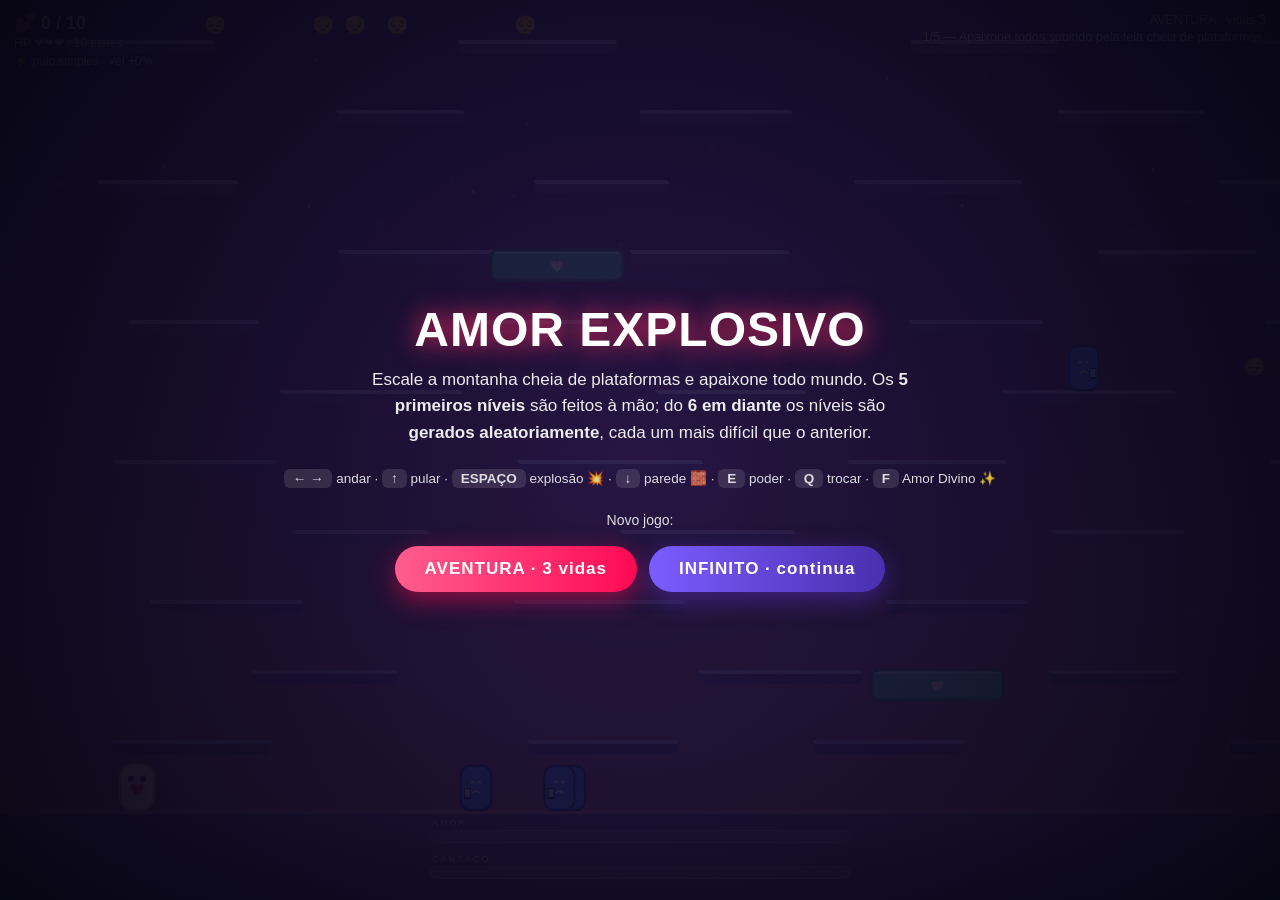
==== desktop.html @ 228252e7 "up melhora" ====
<!DOCTYPE html>
<html lang="pt-BR">
<head>
<meta charset="UTF-8">
<meta name="viewport" content="width=device-width, initial-scale=1.0">
<meta http-equiv="Cache-Control" content="no-cache, no-store, must-revalidate">
<meta http-equiv="Pragma" content="no-cache">
<title>Amor Explosivo — PC</title>
<link rel="stylesheet" href="style.css?v=19">
<link rel="stylesheet" href="style-desktop.css?v=19">
</head>
<body data-platform="desktop">
<div id="wrap">
  <canvas id="game"></canvas>
  <div id="hud"><div id="count">💕 0 / 0<small>apaixonados</small></div><div id="obj"></div></div>
  <div id="bars">
    <span class="barLbl">AMOR</span><div class="bar"><div id="amorFill" class="fill"></div></div>
    <span class="barLbl">CANSAÇO</span><div class="bar"><div id="stamFill" class="fill"></div></div>
  </div>
  <div id="overlay"></div>
</div>
<script src="game.js?v=19"></script>
</body>
</html>
---- style.css ----
* { margin:0; padding:0; box-sizing:border-box; -webkit-tap-highlight-color:transparent; }
  html,body { width:100%; height:100%; overflow:hidden; background:#070612; font-family:'Trebuchet MS','Segoe UI',sans-serif; }
  #wrap { position:relative; width:100%; height:100%; }
  canvas { display:block; width:100%; height:100%; touch-action:none; }
  #hud { position:absolute; top:12px; left:14px; right:14px; display:flex; justify-content:space-between;
         align-items:flex-start; pointer-events:none; color:#fff; text-shadow:0 2px 6px rgba(0,0,0,.7); }
  #count { font-size:18px; font-weight:bold; }
  #count small { font-weight:normal; opacity:.82; font-size:12px; display:block; line-height:1.5; }
  #obj { font-size:12.5px; text-align:right; max-width:50%; opacity:.92; line-height:1.35; }
  #bars { position:absolute; left:50%; bottom:16px; transform:translateX(-50%); width:min(420px,72%); pointer-events:none; }
  .bar { position:relative; height:13px; border-radius:10px; background:rgba(255,255,255,.13);
         overflow:hidden; margin-bottom:5px; box-shadow:inset 0 0 0 1px rgba(255,255,255,.18); }
  .fill { height:100%; width:0%; border-radius:10px; }
  #amorFill { background:linear-gradient(90deg,#ff8fab,#ff0a54); box-shadow:0 0 12px #ff2e63; transition:width .04s linear;}
  #stamFill { background:linear-gradient(90deg,#ffd166,#06d6a0); }
  .barLbl { color:#fff; font-size:9px; letter-spacing:2px; opacity:.65; text-shadow:0 1px 3px #000; margin-left:2px; }
  #overlay { position:absolute; inset:0; display:flex; flex-direction:column; justify-content:center;
             align-items:center; text-align:center; padding:24px; color:#fff;
             background:radial-gradient(circle at center, rgba(30,16,60,.85), rgba(6,5,18,.97)); z-index:5; }
  #overlay.hidden { display:none; }
  #overlay h1 { font-size:clamp(24px,7vw,48px); margin-bottom:10px; letter-spacing:1px; text-shadow:0 0 24px #ff2e63; }
  #overlay p { font-size:clamp(13px,3.5vw,17px); max-width:560px; line-height:1.55; opacity:.92; margin-bottom:8px; }
  #overlay .keys { margin:12px 0 18px; font-size:13.5px; opacity:.85; line-height:1.95; }
  #overlay .keys b { background:rgba(255,255,255,.14); padding:2px 9px; border-radius:6px; font-weight:bold; }
  #overlay button { font-family:inherit; font-size:17px; font-weight:bold; color:#fff; cursor:pointer; margin:6px;
                    border:none; padding:13px 30px; border-radius:40px; letter-spacing:1px;
                    background:linear-gradient(90deg,#ff5d8f,#ff0a54); box-shadow:0 8px 24px rgba(255,10,84,.5); transition:transform .12s; }
  #overlay button.alt { background:linear-gradient(90deg,#7b5cff,#4a2fae); box-shadow:0 8px 24px rgba(90,50,200,.5); }
  #overlay button:active { transform:scale(.94); }
  #touch { position:absolute; inset:0; pointer-events:none; z-index:4; }
  .tbtn { position:absolute; border-radius:50%; background:rgba(255,255,255,.10); border:2px solid rgba(255,255,255,.25);
          display:flex; align-items:center; justify-content:center; font-size:26px; color:#fff;
          pointer-events:auto; user-select:none; backdrop-filter:blur(4px); }
  .tbtn:active { background:rgba(255,255,255,.30); }
  #bL{ left:18px; bottom:24px; width:70px; height:70px; }
  #bR{ left:96px; bottom:24px; width:70px; height:70px; }
  #bJump{ right:104px; bottom:24px; width:70px; height:70px; }
  #bWall{ right:24px; bottom:24px; width:70px; height:70px; font-size:24px;
          background:rgba(120,90,255,.26); border-color:rgba(179,157,219,.6); }
  #bCharge{ right:30px; bottom:106px; width:88px; height:88px; font-size:32px;
            background:rgba(255,45,99,.28); border-color:rgba(255,143,171,.6); }
  #bPow{ right:120px; bottom:30px; width:72px; height:72px; font-size:28px;
         background:rgba(255,209,102,.26); border-color:rgba(255,209,102,.6); }
  #bCyc{ right:140px; bottom:114px; width:50px; height:50px; font-size:20px;
         background:rgba(120,224,255,.22); border-color:rgba(127,224,255,.6); }
  #bDiv{ left:50%; transform:translateX(-50%); bottom:150px; width:96px; height:96px; font-size:40px;
         background:rgba(255,209,102,.32); border-color:rgba(255,243,176,.9);
         box-shadow:0 0 26px rgba(255,209,102,.7); animation:divpulse 1s infinite alternate; }
  @keyframes divpulse{ from{ box-shadow:0 0 18px rgba(255,209,102,.5);} to{ box-shadow:0 0 34px rgba(255,209,102,.95);} }
  #overlay a.clr { color:#ff9eb5; font-size:12px; opacity:.7; text-decoration:underline; cursor:pointer; }
  #overlay .hint { font-size:13px; opacity:.8; margin:6px 0; }
---- style-desktop.css ----
/* Versão DESKTOP: teclado, sem botões de toque */
#touch { display:none !important; }
body { cursor:default; }
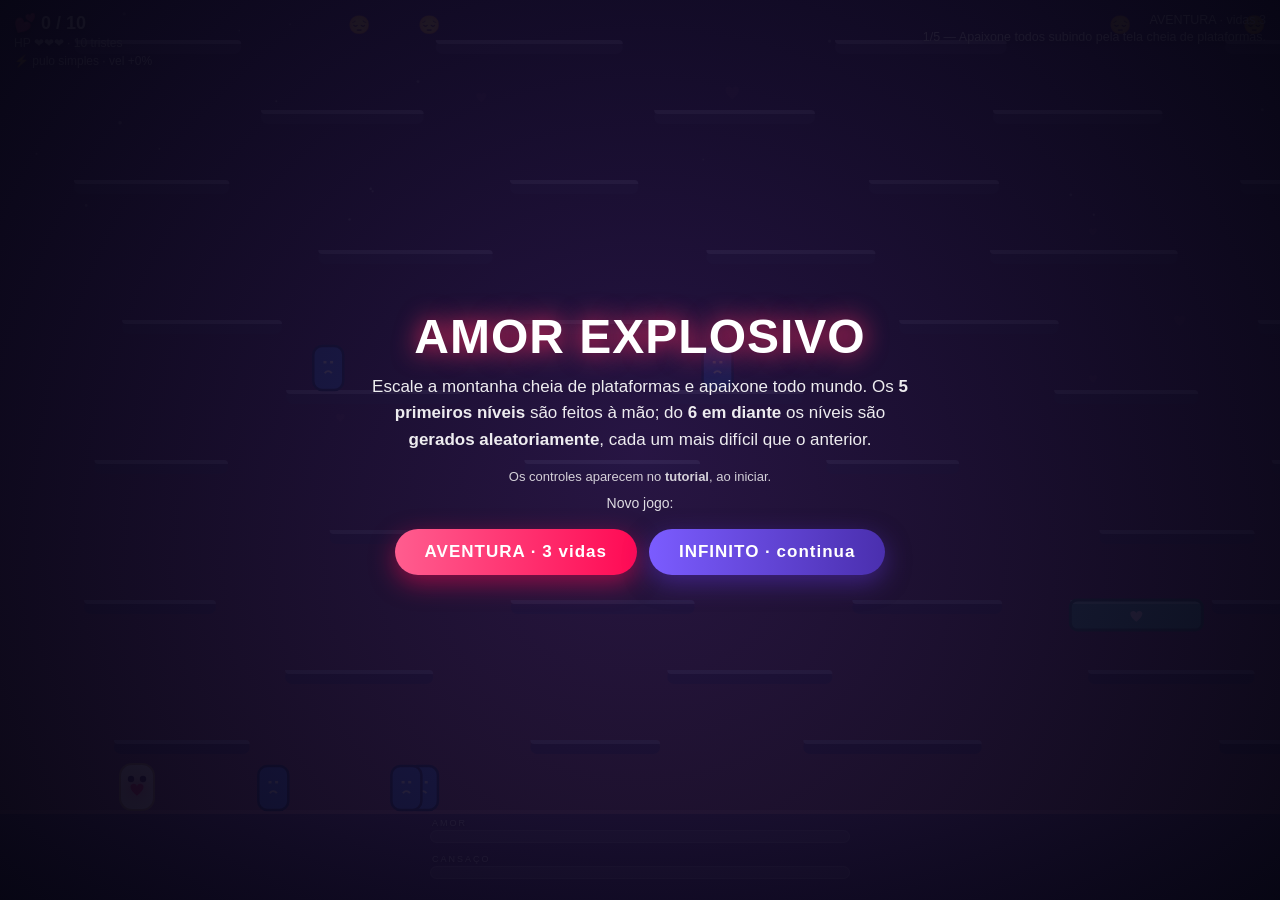
==== commit bb7daae0: "up" ====
--- a/desktop.html
+++ b/desktop.html
@@ -6,8 +6,8 @@
 <meta http-equiv="Cache-Control" content="no-cache, no-store, must-revalidate">
 <meta http-equiv="Pragma" content="no-cache">
 <title>Amor Explosivo — PC</title>
-<link rel="stylesheet" href="style.css?v=19">
-<link rel="stylesheet" href="style-desktop.css?v=19">
+<link rel="stylesheet" href="style.css?v=22">
+<link rel="stylesheet" href="style-desktop.css?v=22">
 </head>
 <body data-platform="desktop">
 <div id="wrap">
@@ -19,6 +19,6 @@
   </div>
   <div id="overlay"></div>
 </div>
-<script src="game.js?v=19"></script>
+<script src="game.js?v=22"></script>
 </body>
 </html>
--- a/style.css
+++ b/style.css
@@ -14,8 +14,8 @@
   #amorFill { background:linear-gradient(90deg,#ff8fab,#ff0a54); box-shadow:0 0 12px #ff2e63; transition:width .04s linear;}
   #stamFill { background:linear-gradient(90deg,#ffd166,#06d6a0); }
   .barLbl { color:#fff; font-size:9px; letter-spacing:2px; opacity:.65; text-shadow:0 1px 3px #000; margin-left:2px; }
-  #overlay { position:absolute; inset:0; display:flex; flex-direction:column; justify-content:center;
-             align-items:center; text-align:center; padding:24px; color:#fff;
+  #overlay { position:absolute; inset:0; display:flex; flex-direction:column; justify-content:safe center;
+             align-items:center; text-align:center; padding:18px 16px 28px; color:#fff; overflow-y:auto; -webkit-overflow-scrolling:touch;
              background:radial-gradient(circle at center, rgba(30,16,60,.85), rgba(6,5,18,.97)); z-index:5; }
   #overlay.hidden { display:none; }
   #overlay h1 { font-size:clamp(24px,7vw,48px); margin-bottom:10px; letter-spacing:1px; text-shadow:0 0 24px #ff2e63; }
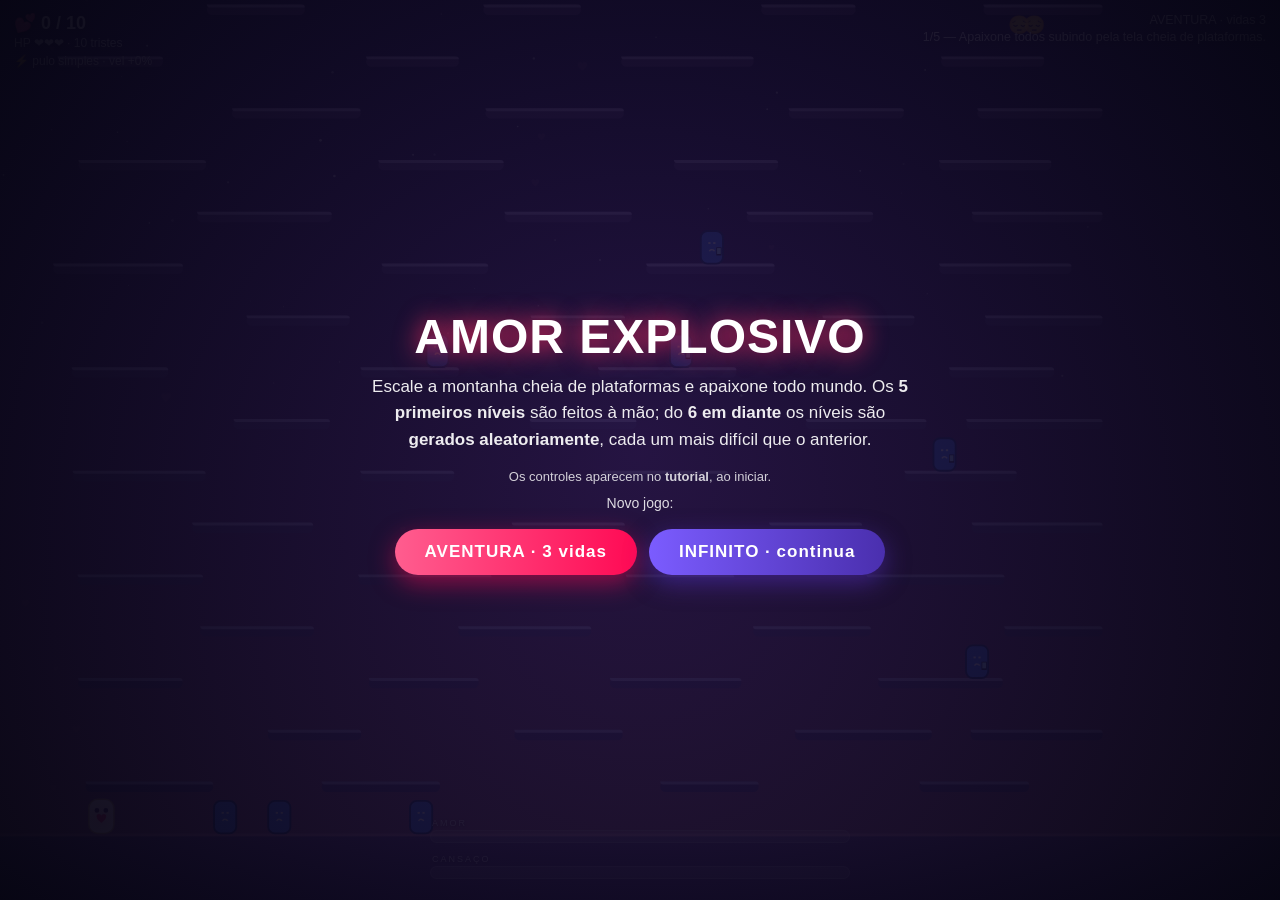
==== commit 550e2f3d: "mega up" ====
--- a/desktop.html
+++ b/desktop.html
@@ -6,8 +6,8 @@
 <meta http-equiv="Cache-Control" content="no-cache, no-store, must-revalidate">
 <meta http-equiv="Pragma" content="no-cache">
 <title>Amor Explosivo — PC</title>
-<link rel="stylesheet" href="style.css?v=22">
-<link rel="stylesheet" href="style-desktop.css?v=22">
+<link rel="stylesheet" href="style.css?v=25">
+<link rel="stylesheet" href="style-desktop.css?v=25">
 </head>
 <body data-platform="desktop">
 <div id="wrap">
@@ -19,6 +19,6 @@
   </div>
   <div id="overlay"></div>
 </div>
-<script src="game.js?v=22"></script>
+<script src="game.js?v=25"></script>
 </body>
 </html>
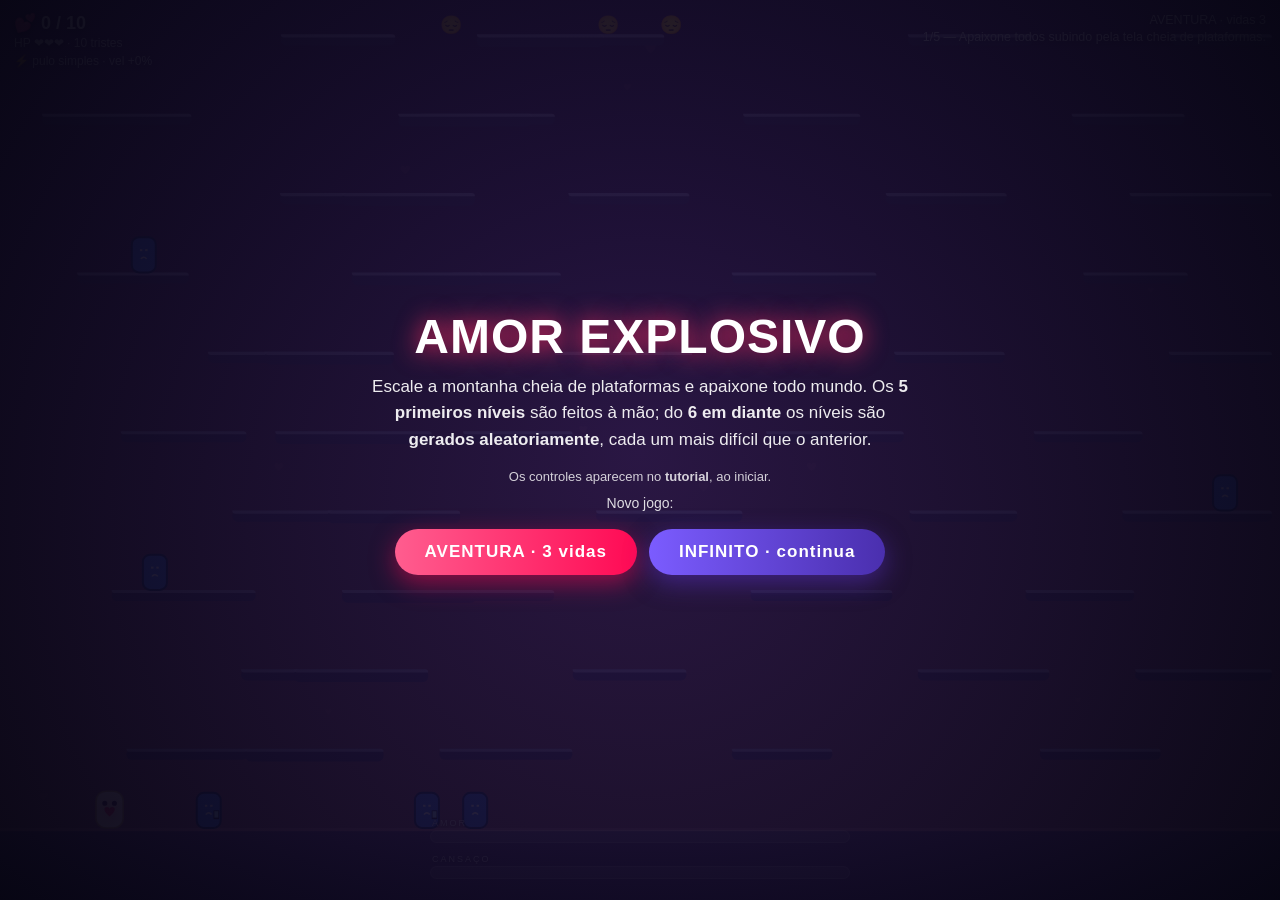
==== commit 4b38a541: "up" ====
--- a/desktop.html
+++ b/desktop.html
@@ -6,8 +6,8 @@
 <meta http-equiv="Cache-Control" content="no-cache, no-store, must-revalidate">
 <meta http-equiv="Pragma" content="no-cache">
 <title>Amor Explosivo — PC</title>
-<link rel="stylesheet" href="style.css?v=25">
-<link rel="stylesheet" href="style-desktop.css?v=25">
+<link rel="stylesheet" href="style.css?v=26">
+<link rel="stylesheet" href="style-desktop.css?v=26">
 </head>
 <body data-platform="desktop">
 <div id="wrap">
@@ -19,6 +19,6 @@
   </div>
   <div id="overlay"></div>
 </div>
-<script src="game.js?v=25"></script>
+<script src="game.js?v=26"></script>
 </body>
 </html>
--- a/style.css
+++ b/style.css
@@ -49,3 +49,9 @@
   @keyframes divpulse{ from{ box-shadow:0 0 18px rgba(255,209,102,.5);} to{ box-shadow:0 0 34px rgba(255,209,102,.95);} }
   #overlay a.clr { color:#ff9eb5; font-size:12px; opacity:.7; text-decoration:underline; cursor:pointer; }
   #overlay .hint { font-size:13px; opacity:.8; margin:6px 0; }
+  /* ===== Briefing por nível: GRANDE, em partes, alto contraste ===== */
+  #overlay .brief { max-width:720px; }
+  .briefStep { letter-spacing:2px; font-size:12px; opacity:.6; margin-bottom:10px; text-transform:uppercase; }
+  .briefBig  { font-size:clamp(26px,7.4vw,54px); font-weight:900; line-height:1.04; text-shadow:0 0 26px #ff2e63; margin-bottom:14px; }
+  .briefSub  { font-size:clamp(15px,3.8vw,23px); opacity:.95; line-height:1.3; margin-bottom:16px; max-width:600px; }
+  .briefDots { margin-top:14px; letter-spacing:6px; opacity:.7; font-size:13px; }
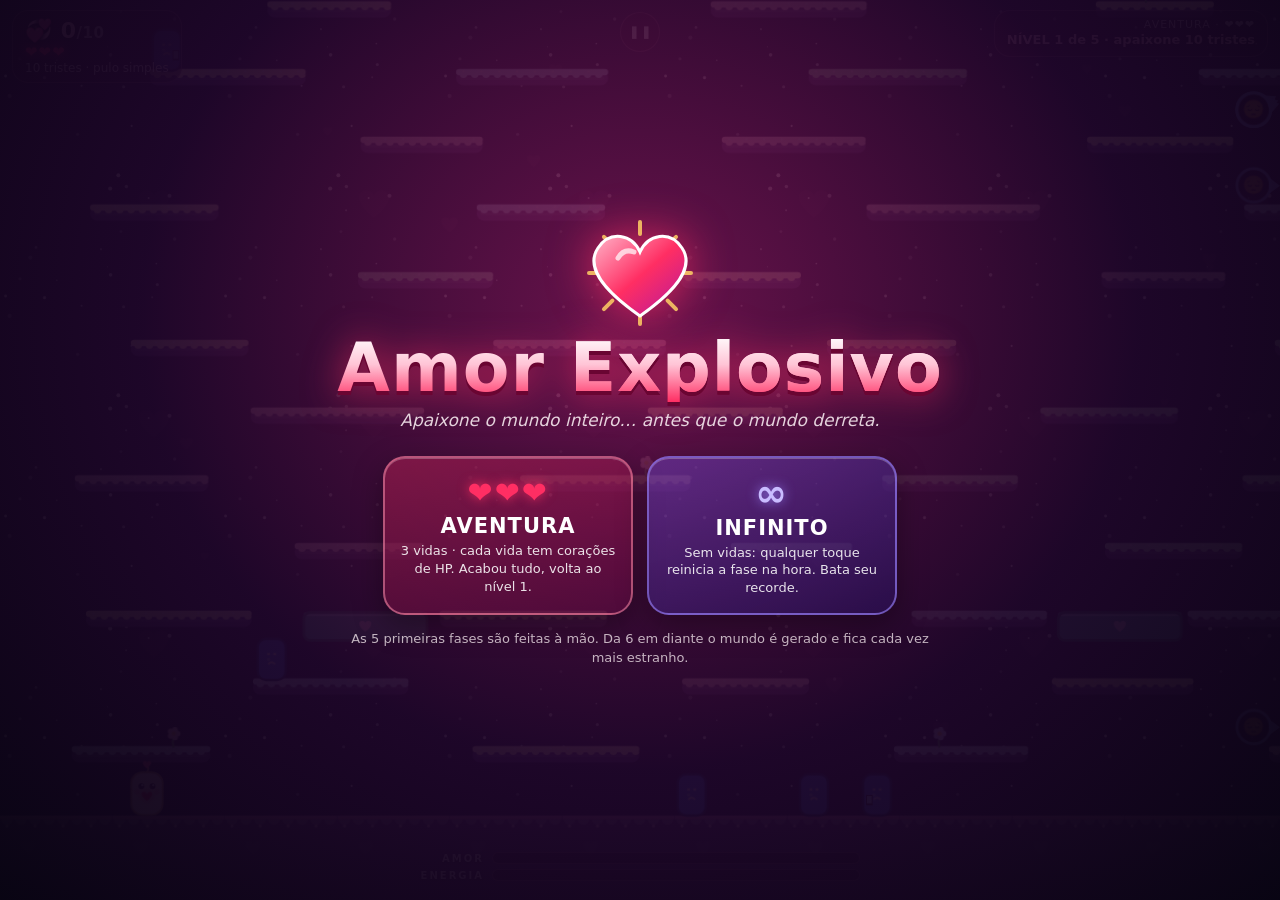
==== commit e691f002: "update" ====
--- a/desktop.html
+++ b/desktop.html
@@ -6,19 +6,21 @@
 <meta http-equiv="Cache-Control" content="no-cache, no-store, must-revalidate">
 <meta http-equiv="Pragma" content="no-cache">
 <title>Amor Explosivo — PC</title>
-<link rel="stylesheet" href="style.css?v=26">
-<link rel="stylesheet" href="style-desktop.css?v=26">
+<link rel="stylesheet" href="style.css?v=27">
+<link rel="stylesheet" href="style-desktop.css?v=27">
 </head>
 <body data-platform="desktop">
 <div id="wrap">
   <canvas id="game"></canvas>
-  <div id="hud"><div id="count">💕 0 / 0<small>apaixonados</small></div><div id="obj"></div></div>
+  <div id="hud"><div id="count"></div><div id="obj"></div></div>
   <div id="bars">
-    <span class="barLbl">AMOR</span><div class="bar"><div id="amorFill" class="fill"></div></div>
-    <span class="barLbl">CANSAÇO</span><div class="bar"><div id="stamFill" class="fill"></div></div>
+    <div class="barRow"><span class="barLbl">AMOR</span><div class="bar"><div id="amorFill" class="fill"></div></div></div>
+    <div class="barRow"><span class="barLbl">ENERGIA</span><div class="bar"><div id="stamFill" class="fill"></div></div></div>
   </div>
+  <button id="bPause" aria-label="Pausar">❚❚</button>
   <div id="overlay"></div>
 </div>
-<script src="game.js?v=26"></script>
+<script src="grafo_experiencia.js?v=27"></script>
+<script src="game.js?v=27"></script>
 </body>
 </html>
--- a/style.css
+++ b/style.css
@@ -1,57 +1,157 @@
+/* ===== AMOR EXPLOSIVO v27 — visual "amor e corações" ===== */
+:root{
+  --rosa:#ff2e63; --rosa2:#ff8fab; --rosa3:#ffc4d6; --vinho:#2a0a24; --noite:#0d0820; --roxo:#7b5cff; --ouro:#ffd166; --agua:#3fb6a8;
+  --vidro:rgba(255,255,255,.08); --borda:rgba(255,190,210,.28); --txt:#fff5f8;
+}
 * { margin:0; padding:0; box-sizing:border-box; -webkit-tap-highlight-color:transparent; }
-  html,body { width:100%; height:100%; overflow:hidden; background:#070612; font-family:'Trebuchet MS','Segoe UI',sans-serif; }
-  #wrap { position:relative; width:100%; height:100%; }
-  canvas { display:block; width:100%; height:100%; touch-action:none; }
-  #hud { position:absolute; top:12px; left:14px; right:14px; display:flex; justify-content:space-between;
-         align-items:flex-start; pointer-events:none; color:#fff; text-shadow:0 2px 6px rgba(0,0,0,.7); }
-  #count { font-size:18px; font-weight:bold; }
-  #count small { font-weight:normal; opacity:.82; font-size:12px; display:block; line-height:1.5; }
-  #obj { font-size:12.5px; text-align:right; max-width:50%; opacity:.92; line-height:1.35; }
-  #bars { position:absolute; left:50%; bottom:16px; transform:translateX(-50%); width:min(420px,72%); pointer-events:none; }
-  .bar { position:relative; height:13px; border-radius:10px; background:rgba(255,255,255,.13);
-         overflow:hidden; margin-bottom:5px; box-shadow:inset 0 0 0 1px rgba(255,255,255,.18); }
-  .fill { height:100%; width:0%; border-radius:10px; }
-  #amorFill { background:linear-gradient(90deg,#ff8fab,#ff0a54); box-shadow:0 0 12px #ff2e63; transition:width .04s linear;}
-  #stamFill { background:linear-gradient(90deg,#ffd166,#06d6a0); }
-  .barLbl { color:#fff; font-size:9px; letter-spacing:2px; opacity:.65; text-shadow:0 1px 3px #000; margin-left:2px; }
-  #overlay { position:absolute; inset:0; display:flex; flex-direction:column; justify-content:safe center;
-             align-items:center; text-align:center; padding:18px 16px 28px; color:#fff; overflow-y:auto; -webkit-overflow-scrolling:touch;
-             background:radial-gradient(circle at center, rgba(30,16,60,.85), rgba(6,5,18,.97)); z-index:5; }
-  #overlay.hidden { display:none; }
-  #overlay h1 { font-size:clamp(24px,7vw,48px); margin-bottom:10px; letter-spacing:1px; text-shadow:0 0 24px #ff2e63; }
-  #overlay p { font-size:clamp(13px,3.5vw,17px); max-width:560px; line-height:1.55; opacity:.92; margin-bottom:8px; }
-  #overlay .keys { margin:12px 0 18px; font-size:13.5px; opacity:.85; line-height:1.95; }
-  #overlay .keys b { background:rgba(255,255,255,.14); padding:2px 9px; border-radius:6px; font-weight:bold; }
-  #overlay button { font-family:inherit; font-size:17px; font-weight:bold; color:#fff; cursor:pointer; margin:6px;
-                    border:none; padding:13px 30px; border-radius:40px; letter-spacing:1px;
-                    background:linear-gradient(90deg,#ff5d8f,#ff0a54); box-shadow:0 8px 24px rgba(255,10,84,.5); transition:transform .12s; }
-  #overlay button.alt { background:linear-gradient(90deg,#7b5cff,#4a2fae); box-shadow:0 8px 24px rgba(90,50,200,.5); }
-  #overlay button:active { transform:scale(.94); }
-  #touch { position:absolute; inset:0; pointer-events:none; z-index:4; }
-  .tbtn { position:absolute; border-radius:50%; background:rgba(255,255,255,.10); border:2px solid rgba(255,255,255,.25);
-          display:flex; align-items:center; justify-content:center; font-size:26px; color:#fff;
-          pointer-events:auto; user-select:none; backdrop-filter:blur(4px); }
-  .tbtn:active { background:rgba(255,255,255,.30); }
-  #bL{ left:18px; bottom:24px; width:70px; height:70px; }
-  #bR{ left:96px; bottom:24px; width:70px; height:70px; }
-  #bJump{ right:104px; bottom:24px; width:70px; height:70px; }
-  #bWall{ right:24px; bottom:24px; width:70px; height:70px; font-size:24px;
-          background:rgba(120,90,255,.26); border-color:rgba(179,157,219,.6); }
-  #bCharge{ right:30px; bottom:106px; width:88px; height:88px; font-size:32px;
-            background:rgba(255,45,99,.28); border-color:rgba(255,143,171,.6); }
-  #bPow{ right:120px; bottom:30px; width:72px; height:72px; font-size:28px;
-         background:rgba(255,209,102,.26); border-color:rgba(255,209,102,.6); }
-  #bCyc{ right:140px; bottom:114px; width:50px; height:50px; font-size:20px;
-         background:rgba(120,224,255,.22); border-color:rgba(127,224,255,.6); }
-  #bDiv{ left:50%; transform:translateX(-50%); bottom:150px; width:96px; height:96px; font-size:40px;
-         background:rgba(255,209,102,.32); border-color:rgba(255,243,176,.9);
-         box-shadow:0 0 26px rgba(255,209,102,.7); animation:divpulse 1s infinite alternate; }
-  @keyframes divpulse{ from{ box-shadow:0 0 18px rgba(255,209,102,.5);} to{ box-shadow:0 0 34px rgba(255,209,102,.95);} }
-  #overlay a.clr { color:#ff9eb5; font-size:12px; opacity:.7; text-decoration:underline; cursor:pointer; }
-  #overlay .hint { font-size:13px; opacity:.8; margin:6px 0; }
-  /* ===== Briefing por nível: GRANDE, em partes, alto contraste ===== */
-  #overlay .brief { max-width:720px; }
-  .briefStep { letter-spacing:2px; font-size:12px; opacity:.6; margin-bottom:10px; text-transform:uppercase; }
-  .briefBig  { font-size:clamp(26px,7.4vw,54px); font-weight:900; line-height:1.04; text-shadow:0 0 26px #ff2e63; margin-bottom:14px; }
-  .briefSub  { font-size:clamp(15px,3.8vw,23px); opacity:.95; line-height:1.3; margin-bottom:16px; max-width:600px; }
-  .briefDots { margin-top:14px; letter-spacing:6px; opacity:.7; font-size:13px; }
+html,body { width:100%; height:100%; overflow:hidden; background:var(--noite); font-family:'Trebuchet MS','Segoe UI',system-ui,sans-serif; color:var(--txt); }
+#wrap { position:relative; width:100%; height:100%; }
+canvas { display:block; width:100%; height:100%; touch-action:none; }
+kbd { display:inline-block; min-width:1.7em; padding:1px 7px; border-radius:7px; background:rgba(255,255,255,.14); border:1px solid rgba(255,255,255,.28);
+      border-bottom-width:3px; font:bold .86em/1.4 'Trebuchet MS',sans-serif; color:#fff; text-align:center; }
+
+/* ---------- HUD ---------- */
+#hud { position:absolute; top:10px; left:12px; right:12px; display:flex; justify-content:space-between; align-items:flex-start; gap:10px;
+       pointer-events:none; text-shadow:0 2px 6px rgba(0,0,0,.7); z-index:3; }
+#count, #obj { background:linear-gradient(135deg,rgba(40,10,40,.62),rgba(20,8,36,.5)); border:1px solid var(--borda); border-radius:16px; padding:7px 12px; }
+#count .cMain { font-size:22px; font-weight:900; letter-spacing:.5px; }
+#count .cMain b { color:var(--rosa3); }
+#count .of { opacity:.65; font-size:15px; }
+#count .hpRow { display:block; font-size:15px; letter-spacing:1px; line-height:1.2; }
+#count .hpRow i { font-style:normal; }
+#count .hpRow i.on { color:var(--rosa); text-shadow:0 0 8px rgba(255,46,99,.8); }
+#count .hpRow i.off { color:rgba(255,255,255,.22); }
+#count .cSub { font-size:12px; opacity:.85; }
+#count .cPow { font-size:12px; margin-top:3px; color:var(--ouro); }
+#count .cPow .cost { opacity:.8; }
+#count kbd { font-size:10px; padding:0 5px; }
+#obj { text-align:right; max-width:52%; font-size:12px; line-height:1.3; }
+#obj .oMode { opacity:.8; letter-spacing:1px; font-size:11px; }
+#obj .oLvl { font-weight:bold; font-size:13px; color:var(--rosa3); }
+#obj .oTags { margin-top:4px; display:flex; flex-wrap:wrap; justify-content:flex-end; gap:4px; }
+#obj .oTags span { background:rgba(255,209,102,.16); border:1px solid rgba(255,209,102,.4); border-radius:20px; padding:1px 7px; font-size:11px; }
+#bPause { position:absolute; top:12px; left:50%; transform:translateX(-50%); z-index:4; width:40px; height:40px; border-radius:50%;
+          border:1px solid var(--borda); background:rgba(40,10,40,.55); color:#fff; font-size:12px; font-weight:bold; cursor:pointer; letter-spacing:2px; padding-left:2px; }
+#bPause:hover { background:rgba(255,46,99,.35); }
+
+/* barras: AMOR (força da explosão) e ENERGIA */
+#bars { position:absolute; left:50%; bottom:14px; transform:translateX(-50%); width:min(440px,70%); pointer-events:none; z-index:3; }
+.barRow { display:flex; align-items:center; gap:8px; margin-bottom:5px; }
+.barLbl { width:64px; text-align:right; color:#fff; font-size:10px; font-weight:bold; letter-spacing:2px; opacity:.8; text-shadow:0 1px 3px #000; }
+.bar { position:relative; flex:1; height:12px; border-radius:10px; background:rgba(20,0,20,.55); overflow:hidden; box-shadow:inset 0 0 0 1px rgba(255,190,210,.3); }
+.fill { position:absolute; inset:0; transform-origin:left center; transform:scaleX(0); border-radius:10px; will-change:transform; }
+#amorFill { background:linear-gradient(90deg,#ff8fab,#ff0a54); }
+#stamFill { background:linear-gradient(90deg,#ffd166,#06d6a0); }
+#stamFill.full { background:linear-gradient(90deg,#ffe08a,#7dffcf); }
+
+/* ---------- TELAS (overlay) ---------- */
+#overlay { position:absolute; inset:0; display:flex; justify-content:safe center; align-items:center; text-align:center;
+           padding:18px 16px 28px; overflow-y:auto; -webkit-overflow-scrolling:touch; z-index:10;
+           background:radial-gradient(ellipse at 50% 35%, rgba(120,20,80,.88), rgba(30,6,40,.95) 55%, rgba(8,4,18,.98)); }
+#overlay.hidden { display:none; }
+#overlay .fx { position:absolute; inset:0; overflow:hidden; pointer-events:none; }
+#overlay .fh { position:absolute; bottom:-60px; color:var(--rosa); opacity:0; animation:sobe linear infinite; text-shadow:0 0 14px rgba(255,46,99,.8); }
+@keyframes sobe { 0%{ transform:translateY(0) rotate(-10deg) scale(.8); opacity:0; } 10%{ opacity:.35; } 50%{ transform:translateY(-55vh) rotate(12deg) scale(1); }
+                  90%{ opacity:.25; } 100%{ transform:translateY(-110vh) rotate(-8deg) scale(1.15); opacity:0; } }
+#overlay .panel { position:relative; width:100%; max-width:760px; margin:auto; display:flex; flex-direction:column; align-items:center; animation:entra .35s cubic-bezier(.2,1.4,.4,1); }
+@keyframes entra { from{ transform:scale(.88) translateY(14px); opacity:0; } to{ transform:none; opacity:1; } }
+#overlay h1 { font-size:clamp(26px,6.5vw,46px); margin-bottom:10px; letter-spacing:1px; text-shadow:0 0 24px rgba(255,46,99,.9); }
+#overlay p { font-size:clamp(13px,3.4vw,17px); max-width:580px; line-height:1.5; opacity:.94; margin-bottom:8px; }
+#overlay .hint { font-size:13px; opacity:.72; margin:10px 0 4px; }
+#overlay a.clr { color:var(--rosa2); font-size:12px; opacity:.7; text-decoration:underline; cursor:pointer; }
+
+/* logo e título */
+.logo { width:120px; height:110px; margin-bottom:2px; filter:drop-shadow(0 0 22px rgba(255,46,99,.75)); }
+.logo .lheart { transform-origin:60px 58px; transform-box:view-box; animation:bate 1.1s ease-in-out infinite; }
+.logo .burst { transform-origin:60px 55px; transform-box:view-box; animation:gira 9s linear infinite; opacity:.85; }
+@keyframes bate { 0%,100%{ transform:scale(1); } 14%{ transform:scale(1.13); } 28%{ transform:scale(.96); } 42%{ transform:scale(1.08); } 60%{ transform:scale(1); } }
+@keyframes gira { to{ transform:rotate(360deg); } }
+#overlay h1.title { font-size:clamp(34px,9vw,68px); font-weight:900; line-height:1; margin:4px 0 6px;
+  background:linear-gradient(180deg,#fff 0%,#ffc4d6 45%,#ff2e63 100%); -webkit-background-clip:text; background-clip:text; color:transparent; text-shadow:none;
+  filter:drop-shadow(0 4px 0 #6a0532) drop-shadow(0 0 18px rgba(255,46,99,.6)); }
+#overlay h1.title span { display:inline-block; background:inherit; -webkit-background-clip:text; background-clip:text; animation:treme 2.4s ease-in-out infinite; }
+@keyframes treme { 0%,86%,100%{ transform:none; } 88%{ transform:translate(-2px,1px) rotate(-2deg); } 91%{ transform:translate(3px,-1px) rotate(2deg); } 94%{ transform:translate(-1px,0) scale(1.05); } }
+#overlay .tagline { font-style:italic; opacity:.85; margin-bottom:14px; }
+
+/* botões em forma de "pílula de coração" */
+.btn { position:relative; display:inline-flex; align-items:center; gap:10px; font-family:inherit; font-size:17px; font-weight:900; color:#fff; cursor:pointer; margin:7px;
+       border:none; padding:14px 30px 14px 22px; border-radius:40px; letter-spacing:1.5px; text-transform:uppercase;
+       background:linear-gradient(180deg,#ff6f99 0%,#ff2e63 55%,#d4004a 100%);
+       box-shadow:0 6px 0 #8a0030, 0 10px 26px rgba(255,10,84,.55), inset 0 2px 0 rgba(255,255,255,.45);
+       transition:transform .12s, box-shadow .12s, filter .12s; }
+.btn small { font-weight:normal; text-transform:none; letter-spacing:0; opacity:.85; }
+.btn .bh { width:20px; height:18px; flex:none; background:#fff; animation:bate 1.1s ease-in-out infinite;
+           clip-path:path('M10 18 C 2 12, 0 8, 0 5 C 0 1.5, 2.5 0, 5 0 C 7.2 0, 9 1.4, 10 3.2 C 11 1.4, 12.8 0, 15 0 C 17.5 0, 20 1.5, 20 5 C 20 8, 18 12, 10 18 Z'); }
+.btn:hover { filter:brightness(1.1); transform:translateY(-2px); }
+.btn:active { transform:translateY(4px) scale(.98); box-shadow:0 2px 0 #8a0030, 0 4px 12px rgba(255,10,84,.5), inset 0 2px 0 rgba(255,255,255,.4); }
+.btn:focus-visible, .mode:focus-visible { outline:3px solid var(--ouro); outline-offset:3px; }
+.btn.alt { background:linear-gradient(180deg,#9b85ff,#7b5cff 55%,#5236c9); box-shadow:0 6px 0 #2f1a85, 0 10px 26px rgba(90,50,200,.5), inset 0 2px 0 rgba(255,255,255,.4); }
+.btn.ghost { background:rgba(255,255,255,.08); box-shadow:inset 0 0 0 2px rgba(255,190,210,.45); font-size:14px; padding:10px 22px 10px 16px; }
+.btn.ghost .bh { width:14px; height:13px; clip-path:path('M7 13 C 1.5 8.6, 0 5.8, 0 3.6 C 0 1.1, 1.8 0, 3.5 0 C 5 0, 6.3 1, 7 2.3 C 7.7 1, 9 0, 10.5 0 C 12.2 0, 14 1.1, 14 3.6 C 14 5.8, 12.5 8.6, 7 13 Z'); }
+
+/* escolha de modo: cartões */
+.modes { display:flex; gap:14px; flex-wrap:wrap; justify-content:center; margin:8px 0 4px; }
+.mode { font-family:inherit; color:#fff; cursor:pointer; width:min(250px,42vw); min-width:200px; padding:16px 14px; border-radius:22px; text-align:center;
+        border:2px solid rgba(255,143,171,.55); background:linear-gradient(160deg,rgba(255,46,99,.32),rgba(120,10,70,.35));
+        box-shadow:0 10px 30px rgba(0,0,0,.35), inset 0 1px 0 rgba(255,255,255,.25); transition:transform .15s, border-color .15s; }
+.mode.alt { border-color:rgba(155,133,255,.6); background:linear-gradient(160deg,rgba(123,92,255,.34),rgba(40,20,110,.4)); }
+.mode:hover { transform:translateY(-4px) rotate(-.6deg); border-color:#fff; }
+.mode:active { transform:scale(.97); }
+.mode .mIcon { font-size:30px; color:var(--rosa); text-shadow:0 0 12px rgba(255,46,99,.8); letter-spacing:2px; }
+.mode.alt .mIcon { color:#c9bcff; text-shadow:0 0 12px rgba(155,133,255,.9); font-weight:900; font-size:38px; line-height:1; }
+.mode .mName { font-size:21px; font-weight:900; letter-spacing:1px; margin:4px 0; text-transform:uppercase; }
+.mode .mTxt { font-size:13px; opacity:.88; line-height:1.35; }
+.contWrap { margin:2px 0 8px; }
+
+/* tutorial */
+.tutGrid { display:grid; grid-template-columns:repeat(2,minmax(0,1fr)); gap:12px; width:100%; margin:6px 0 10px; text-align:left; }
+.card { background:var(--vidro); border:1px solid var(--borda); border-radius:18px; padding:12px 14px; position:relative; overflow:hidden; }
+.card::after { content:'❤'; position:absolute; right:-6px; bottom:-14px; font-size:60px; color:rgba(255,46,99,.10); }
+.card .cardIcon { font-size:24px; }
+.card h3 { font-size:16px; color:var(--rosa3); margin:2px 0 4px; letter-spacing:.5px; }
+#overlay .card p { font-size:13.5px; line-height:1.5; margin:0; max-width:none; }
+b.blue { color:#7fb0ff; } b.pink { color:var(--rosa2); }
+
+/* briefing (cartões grandes, em partes) */
+.brief { max-width:720px; display:flex; flex-direction:column; align-items:center; }
+.briefStep { letter-spacing:3px; font-size:12px; opacity:.65; margin-bottom:6px; text-transform:uppercase; }
+.briefTag { display:inline-block; background:linear-gradient(90deg,var(--ouro),#ffb347); color:#3a1500; font-weight:900; letter-spacing:2px; font-size:12px;
+            padding:4px 14px; border-radius:20px; margin-bottom:8px; box-shadow:0 0 18px rgba(255,209,102,.6); }
+.briefIcon { font-size:clamp(46px,11vw,78px); line-height:1.1; animation:bate 1.4s ease-in-out infinite; filter:drop-shadow(0 0 18px rgba(255,46,99,.6)); }
+.briefBig  { font-size:clamp(26px,6.8vw,50px); font-weight:900; line-height:1.05; text-shadow:0 0 26px rgba(255,46,99,.9); margin:6px 0 12px; }
+.briefSub  { font-size:clamp(15px,3.6vw,21px); opacity:.95; line-height:1.38; margin-bottom:12px; max-width:620px; }
+.briefHow  { font-size:15px; background:rgba(255,209,102,.12); border:1px dashed rgba(255,209,102,.6); border-radius:14px; padding:7px 14px; margin-bottom:10px; }
+.briefDots { margin-top:10px; letter-spacing:6px; font-size:14px; }
+.briefDots i { font-style:normal; color:rgba(255,255,255,.25); }
+.briefDots i.on { color:var(--rosa); text-shadow:0 0 8px rgba(255,46,99,.9); }
+
+/* fim de fase / derrota / pausa */
+.clearHearts, .broken, .pauseIcon { font-size:64px; line-height:1; margin-bottom:6px; animation:bate 1.1s ease-in-out infinite; }
+.broken { animation:parte 1.6s ease-in-out infinite; }
+@keyframes parte { 0%,100%{ transform:rotate(0); } 50%{ transform:rotate(-8deg) scale(.95); } }
+#overlay .tease { color:var(--ouro); }
+#overlay.lose-screen { background:radial-gradient(ellipse at 50% 35%, rgba(70,10,40,.92), rgba(12,4,18,.98)); }
+
+/* ---------- botões de toque ---------- */
+#touch { position:absolute; inset:0; pointer-events:none; z-index:4; }
+.tbtn { position:absolute; border-radius:50%; display:flex; align-items:center; justify-content:center; font-size:26px; color:#fff;
+        pointer-events:auto; user-select:none; -webkit-user-select:none; background:rgba(255,255,255,.10); border:2px solid rgba(255,255,255,.28); }
+.tbtn:active { filter:brightness(1.35); }
+#bCharge { right:30px; bottom:106px; width:96px; height:88px; border:none; border-radius:0; font-size:30px; background:none; }
+#bCharge::before { content:''; position:absolute; inset:0; z-index:-1; background:linear-gradient(180deg,#ff7aa2,#ff2e63 60%,#c1003f); opacity:.82;
+  clip-path:path('M48 88 C 12 62, 0 42, 0 24 C 0 9, 11 0, 25 0 C 35 0, 43 6, 48 14 C 53 6, 61 0, 71 0 C 85 0, 96 9, 96 24 C 96 42, 84 62, 48 88 Z'); }
+#bPow{ right:132px; bottom:30px; width:68px; height:68px; font-size:28px; background:rgba(255,209,102,.24); border-color:rgba(255,209,102,.7); }
+#bCyc{ right:150px; bottom:110px; width:50px; height:50px; font-size:20px; background:rgba(120,224,255,.2); border-color:rgba(127,224,255,.6); }
+#bDiv{ left:50%; transform:translateX(-50%); bottom:150px; width:96px; height:96px; font-size:40px;
+       background:rgba(255,209,102,.32); border-color:rgba(255,243,176,.9); animation:divpulse 1s infinite alternate; }
+@keyframes divpulse{ from{ box-shadow:0 0 18px rgba(255,209,102,.5);} to{ box-shadow:0 0 34px rgba(255,209,102,.95);} }
+
+@media (max-width:640px), (max-height:520px){
+  .tutGrid { gap:8px; }
+  .card { padding:8px 10px; } #overlay .card p { font-size:12px; line-height:1.35; }
+  .mode { min-width:160px; padding:10px; } .mode .mTxt { font-size:12px; }
+  .logo, .logo svg { width:80px; height:74px; }
+}
+@media (prefers-reduced-motion: reduce){
+  #overlay .fh, .logo .lheart, .logo .burst, .btn .bh, .briefIcon, .clearHearts, .broken, #overlay h1.title span { animation:none !important; }
+}
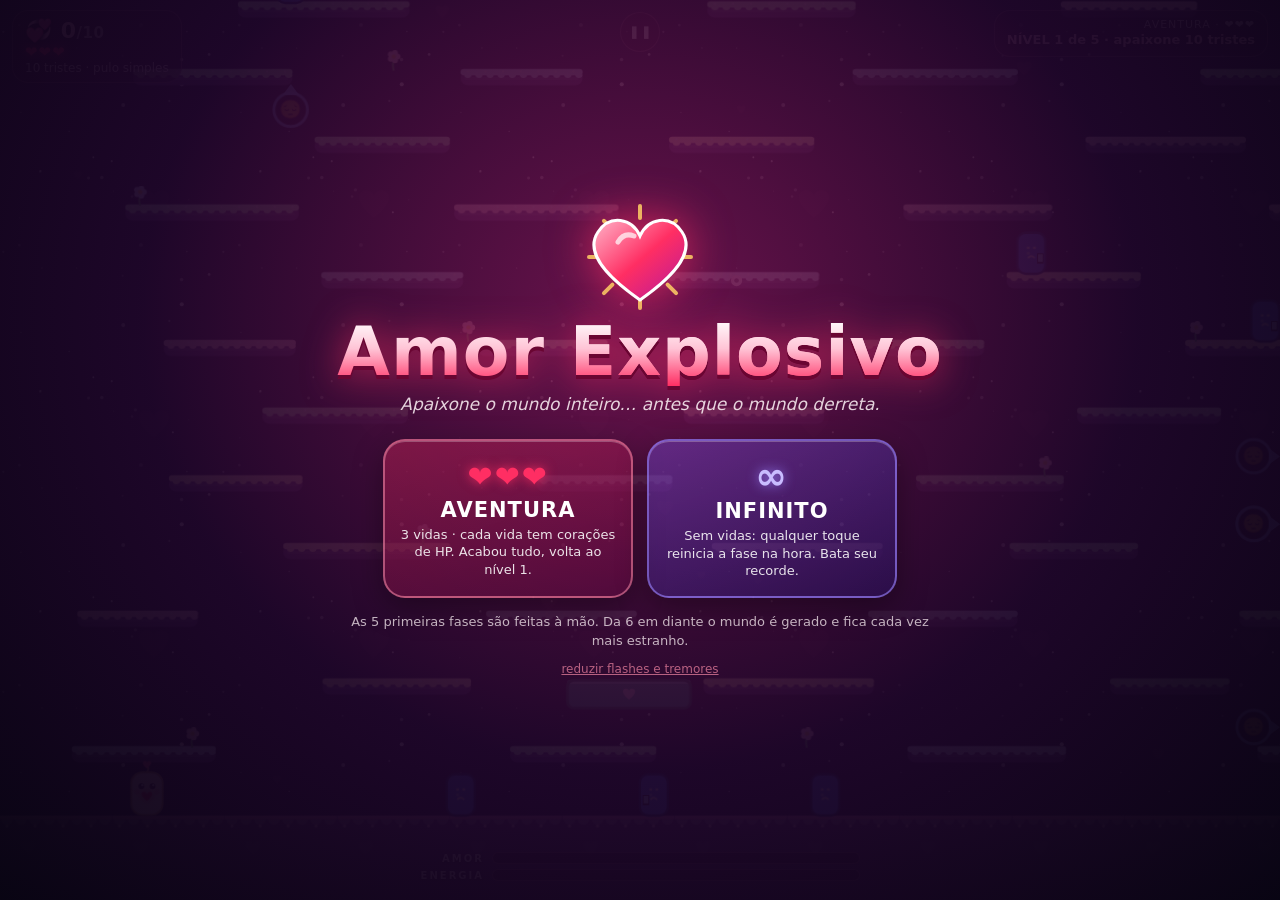
==== commit cde9839e: "upp2" ====
--- a/desktop.html
+++ b/desktop.html
@@ -6,8 +6,8 @@
 <meta http-equiv="Cache-Control" content="no-cache, no-store, must-revalidate">
 <meta http-equiv="Pragma" content="no-cache">
 <title>Amor Explosivo — PC</title>
-<link rel="stylesheet" href="style.css?v=27">
-<link rel="stylesheet" href="style-desktop.css?v=27">
+<link rel="stylesheet" href="style.css?v=30">
+<link rel="stylesheet" href="style-desktop.css?v=30">
 </head>
 <body data-platform="desktop">
 <div id="wrap">
@@ -20,7 +20,7 @@
   <button id="bPause" aria-label="Pausar">❚❚</button>
   <div id="overlay"></div>
 </div>
-<script src="grafo_experiencia.js?v=27"></script>
-<script src="game.js?v=27"></script>
+<script src="grafo_experiencia.js?v=30"></script>
+<script src="game.js?v=30"></script>
 </body>
 </html>
--- a/style.css
+++ b/style.css
@@ -137,11 +137,13 @@
 .tbtn { position:absolute; border-radius:50%; display:flex; align-items:center; justify-content:center; font-size:26px; color:#fff;
         pointer-events:auto; user-select:none; -webkit-user-select:none; background:rgba(255,255,255,.10); border:2px solid rgba(255,255,255,.28); }
 .tbtn:active { filter:brightness(1.35); }
-#bCharge { right:30px; bottom:106px; width:96px; height:88px; border:none; border-radius:0; font-size:30px; background:none; }
-#bCharge::before { content:''; position:absolute; inset:0; z-index:-1; background:linear-gradient(180deg,#ff7aa2,#ff2e63 60%,#c1003f); opacity:.82;
-  clip-path:path('M48 88 C 12 62, 0 42, 0 24 C 0 9, 11 0, 25 0 C 35 0, 43 6, 48 14 C 53 6, 61 0, 71 0 C 85 0, 96 9, 96 24 C 96 42, 84 62, 48 88 Z'); }
-#bPow{ right:132px; bottom:30px; width:68px; height:68px; font-size:28px; background:rgba(255,209,102,.24); border-color:rgba(255,209,102,.7); }
-#bCyc{ right:150px; bottom:110px; width:50px; height:50px; font-size:20px; background:rgba(120,224,255,.2); border-color:rgba(127,224,255,.6); }
+#bCharge { right:30px; bottom:106px; width:66px; height:60px; border:none; border-radius:0; font-size:20px; background:none; opacity:.75; }
+#bCharge::before { content:''; position:absolute; inset:0; z-index:-1; background:linear-gradient(180deg,rgba(255,170,195,.55),rgba(255,90,140,.45)); box-shadow:none;
+  clip-path:path('M33 60 C 8 42, 0 29, 0 16 C 0 6, 7.5 0, 17 0 C 24 0, 29.5 4, 33 9.6 C 36.5 4, 42 0, 49 0 C 58.5 0, 66 6, 66 16 C 66 29, 58 42, 33 60 Z'); }
+#bCharge:active { opacity:1; }
+#bPow{ right:96px; bottom:16px; width:52px; height:52px; font-size:22px; background:rgba(255,209,102,.16); border-color:rgba(255,209,102,.45); opacity:.85; }
+#bCyc{ right:156px; bottom:22px; width:40px; height:40px; font-size:16px; background:rgba(120,224,255,.14); border-color:rgba(127,224,255,.45); opacity:.85; }
+#bDash{ right:96px; bottom:76px; width:44px; height:44px; font-size:22px; font-weight:bold; background:rgba(255,179,209,.16); border-color:rgba(255,179,209,.5); opacity:.85; }
 #bDiv{ left:50%; transform:translateX(-50%); bottom:150px; width:96px; height:96px; font-size:40px;
        background:rgba(255,209,102,.32); border-color:rgba(255,243,176,.9); animation:divpulse 1s infinite alternate; }
 @keyframes divpulse{ from{ box-shadow:0 0 18px rgba(255,209,102,.5);} to{ box-shadow:0 0 34px rgba(255,209,102,.95);} }
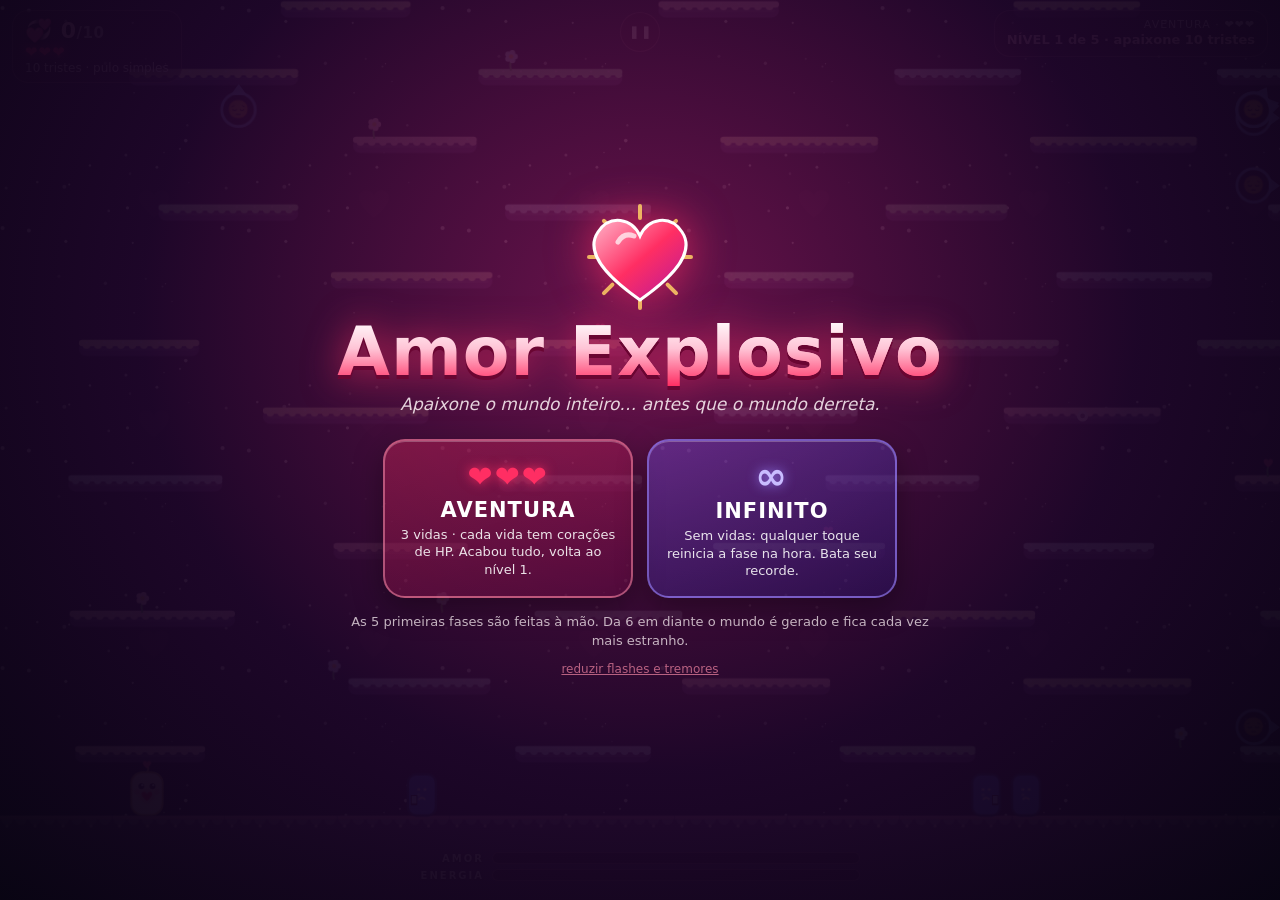
==== commit e3de9023: "UPDATE" ====
--- a/desktop.html
+++ b/desktop.html
@@ -6,8 +6,8 @@
 <meta http-equiv="Cache-Control" content="no-cache, no-store, must-revalidate">
 <meta http-equiv="Pragma" content="no-cache">
 <title>Amor Explosivo — PC</title>
-<link rel="stylesheet" href="style.css?v=30">
-<link rel="stylesheet" href="style-desktop.css?v=30">
+<link rel="stylesheet" href="style.css?v=31">
+<link rel="stylesheet" href="style-desktop.css?v=31">
 </head>
 <body data-platform="desktop">
 <div id="wrap">
@@ -20,7 +20,48 @@
   <button id="bPause" aria-label="Pausar">❚❚</button>
   <div id="overlay"></div>
 </div>
-<script src="grafo_experiencia.js?v=30"></script>
-<script src="game.js?v=30"></script>
+<!-- PRÉ-CARREGAMENTO (regra do doug p/ GitHub): bolinha girando + % enquanto o jogo baixa; aparelho fraco começa no modo leve -->
+<style>
+#boot{position:fixed;inset:0;z-index:100000;display:flex;flex-direction:column;align-items:center;justify-content:center;gap:12px;background:radial-gradient(circle at 50% 40%,#2a1250,#140d33 60%,#0b0720);color:#ffd6e0;font-family:"Trebuchet MS",system-ui,sans-serif;transition:opacity .3s ease-out}
+#boot .bb-anel{position:relative;width:76px;height:76px}
+#boot .bb-bola{position:absolute;inset:0;border-radius:50%;border:4px solid rgba(255,143,171,.18);border-top-color:#ff8fab;border-right-color:#ff2e63;animation:bb-gira .9s linear infinite;will-change:transform}
+#boot .bb-cor{position:absolute;left:50%;top:50%;font-size:26px;transform:translate(-50%,-50%);animation:bb-bate 1s ease-in-out infinite}
+#boot .bb-tit{font-size:20px;font-weight:700;letter-spacing:.5px;color:#fff}
+#boot .bb-sub{font-size:12px;color:#c9a7ff;max-width:86vw;text-align:center}
+#boot .bb-trilha{width:min(240px,70vw);height:6px;border-radius:4px;background:rgba(255,255,255,.1);overflow:hidden}
+#boot .bb-barra{height:100%;width:0%;border-radius:4px;background:linear-gradient(90deg,#ff8fab,#ff2e63);transition:width .15s ease-out}
+#boot .bb-pct{font:700 13px monospace;color:#ff8fab}
+@keyframes bb-gira{to{transform:rotate(360deg)}}
+@keyframes bb-bate{0%,100%{transform:translate(-50%,-50%) scale(1)}50%{transform:translate(-50%,-50%) scale(1.15)}}
+@media (prefers-reduced-motion: reduce){#boot .bb-bola{animation-duration:2.4s}#boot .bb-cor{animation:none}}
+</style>
+<div id="boot" role="status" aria-live="polite">
+  <div class="bb-anel"><div class="bb-bola"></div><div class="bb-cor">💗</div></div>
+  <div class="bb-tit">Amor Explosivo</div>
+  <div class="bb-sub" id="bootSub">carregando o amor…</div>
+  <div class="bb-trilha"><div class="bb-barra" id="bootBarra"></div></div>
+  <div class="bb-pct" id="bootPct">0%</div>
+</div>
+<script>
+(function(){
+  var V='31', ARQS=['grafo_experiencia.js','game.js'], PESO={'grafo_experiencia.js':0.08,'game.js':0.92}, prog={}, txt={}, falta=ARQS.length;
+  try{ var mem=navigator.deviceMemory||8, nuc=navigator.hardwareConcurrency||8; window.__FRACO=(mem<=2||nuc<=2); }catch(e){ window.__FRACO=false; }
+  var barra=document.getElementById('bootBarra'), pct=document.getElementById('bootPct'), sub=document.getElementById('bootSub');
+  if(window.__FRACO&&sub) sub.textContent='carregando o amor… (aparelho mais simples: modo leve)';
+  function mostra(p){ p=Math.max(0,Math.min(100,Math.round(p))); barra.style.width=p+'%'; pct.textContent=p+'%'; }
+  function soma(){ var s=0; for(var k in PESO) s+=(prog[k]||0)*PESO[k]; mostra(s*96); }
+  function some(){ var b=document.getElementById('boot'); if(!b) return; mostra(100); b.style.opacity='0'; setTimeout(function(){ if(b.parentNode) b.parentNode.removeChild(b); },350); }
+  function erro(a){ if(sub){ sub.style.color='#ff8888'; sub.textContent='⚠ não consegui carregar '+a+' — recarregue a página'; } }
+  function injeta(i){ if(i>=ARQS.length){ some(); return; } var a=ARQS[i], s=document.createElement('script');
+    if(txt[a]!=null){ s.text=txt[a]+'\n//# sourceURL='+a; document.body.appendChild(s); injeta(i+1); }
+    else { s.src=a+'?v='+V; s.onload=function(){ injeta(i+1); }; s.onerror=function(){ erro(a); }; document.body.appendChild(s); } }
+  function pronto(a){ prog[a]=1; soma(); if(--falta===0) injeta(0); }
+  ARQS.forEach(function(a){ var x; try{ x=new XMLHttpRequest(); x.open('GET',a+'?v='+V,true); }catch(e){ pronto(a); return; }
+    x.onprogress=function(e){ prog[a]=e.lengthComputable&&e.total?e.loaded/e.total:Math.min(0.9,(prog[a]||0)+0.1); soma(); };
+    x.onload=function(){ if((x.status===200||x.status===0)&&x.responseText) txt[a]=x.responseText; pronto(a); };
+    x.onerror=function(){ pronto(a); };   /* abriu direto do arquivo (file://): carrega do jeito normal */
+    try{ x.send(); }catch(e){ pronto(a); } });
+})();
+</script>
 </body>
 </html>
--- a/style.css
+++ b/style.css
@@ -146,6 +146,8 @@
 #bDash{ right:96px; bottom:76px; width:44px; height:44px; font-size:22px; font-weight:bold; background:rgba(255,179,209,.16); border-color:rgba(255,179,209,.5); opacity:.85; }
 #bDiv{ left:50%; transform:translateX(-50%); bottom:150px; width:96px; height:96px; font-size:40px;
        background:rgba(255,209,102,.32); border-color:rgba(255,243,176,.9); animation:divpulse 1s infinite alternate; }
+#bDom{ left:calc(50% + 64px); bottom:160px; width:66px; height:66px; font-size:32px; color:#fff;
+       background:rgba(255,143,171,.26); border-color:rgba(255,214,224,.9); }
 @keyframes divpulse{ from{ box-shadow:0 0 18px rgba(255,209,102,.5);} to{ box-shadow:0 0 34px rgba(255,209,102,.95);} }
 
 @media (max-width:640px), (max-height:520px){
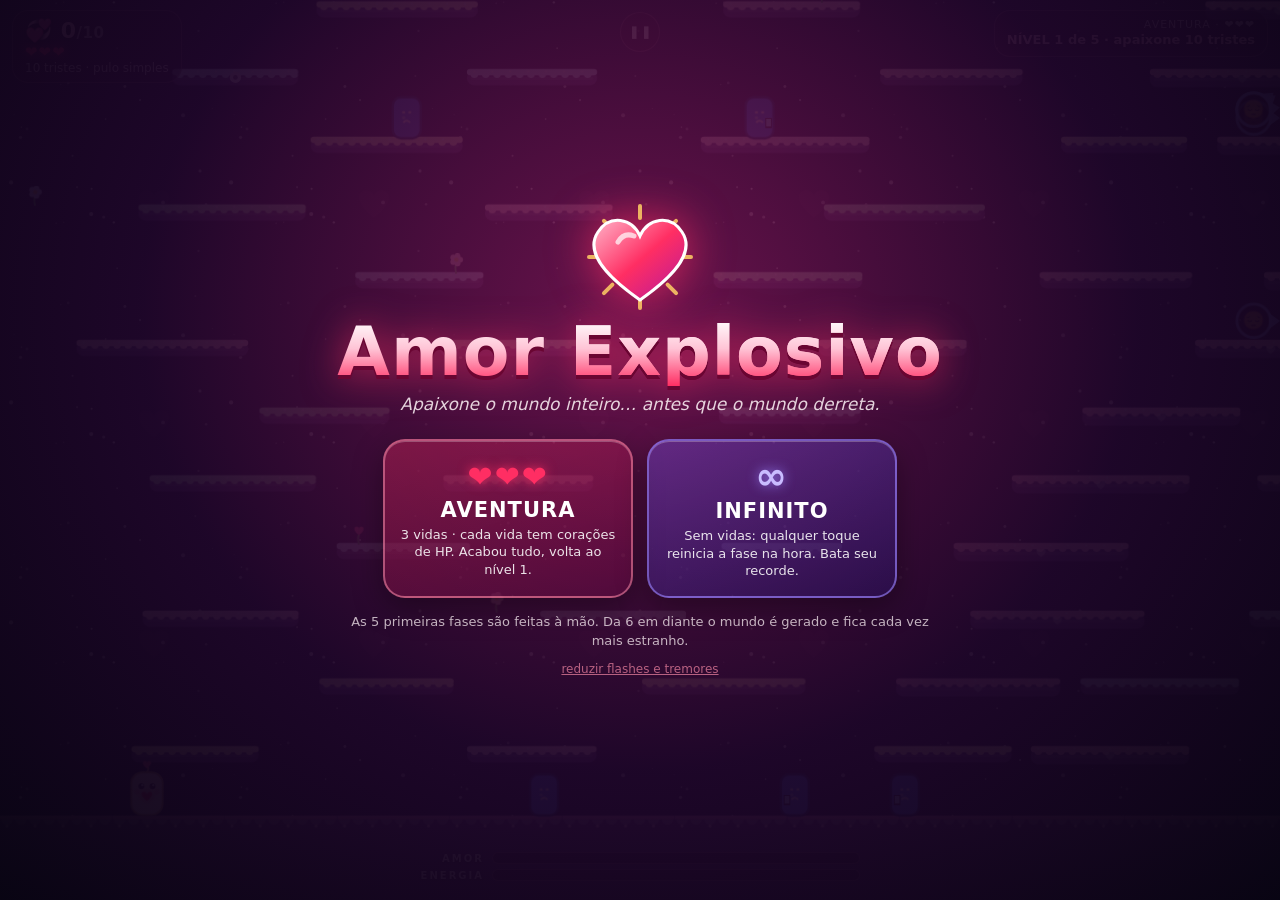
==== commit 2ce4a5f3: "v34: save separado por modo, confirmacao antes de apagar, CONTINUAR grande Infinito e Aventura tem v" ====
--- a/desktop.html
+++ b/desktop.html
@@ -6,8 +6,8 @@
 <meta http-equiv="Cache-Control" content="no-cache, no-store, must-revalidate">
 <meta http-equiv="Pragma" content="no-cache">
 <title>Amor Explosivo — PC</title>
-<link rel="stylesheet" href="style.css?v=31">
-<link rel="stylesheet" href="style-desktop.css?v=31">
+<link rel="stylesheet" href="style.css?v=34">
+<link rel="stylesheet" href="style-desktop.css?v=34">
 </head>
 <body data-platform="desktop">
 <div id="wrap">
@@ -44,7 +44,7 @@
 </div>
 <script>
 (function(){
-  var V='31', ARQS=['grafo_experiencia.js','game.js'], PESO={'grafo_experiencia.js':0.08,'game.js':0.92}, prog={}, txt={}, falta=ARQS.length;
+  var V='34', ARQS=['grafo_experiencia.js','game.js'], PESO={'grafo_experiencia.js':0.08,'game.js':0.92}, prog={}, txt={}, falta=ARQS.length;
   try{ var mem=navigator.deviceMemory||8, nuc=navigator.hardwareConcurrency||8; window.__FRACO=(mem<=2||nuc<=2); }catch(e){ window.__FRACO=false; }
   var barra=document.getElementById('bootBarra'), pct=document.getElementById('bootPct'), sub=document.getElementById('bootSub');
   if(window.__FRACO&&sub) sub.textContent='carregando o amor… (aparelho mais simples: modo leve)';
--- a/style.css
+++ b/style.css
@@ -159,3 +159,17 @@
 @media (prefers-reduced-motion: reduce){
   #overlay .fh, .logo .lheart, .logo .burst, .btn .bh, .briefIcon, .clearHearts, .broken, #overlay h1.title span { animation:none !important; }
 }
+
+/* v34 (19/11): CONTINUAR enorme; recomeçar fica pequeno e pede confirmação */
+.contWrap { display:flex; flex-direction:column; align-items:center; gap:6px; }
+.btn.cont { font-size:26px; padding:22px 46px 22px 34px; width:min(560px,92%); justify-content:center; letter-spacing:2px;
+  background:linear-gradient(180deg,#ffd36e 0%,#ff7a59 45%,#ff2e63 100%); box-shadow:0 8px 0 #8a0030, 0 14px 34px rgba(255,90,80,.6), inset 0 2px 0 rgba(255,255,255,.55);
+  animation:contPulsa 1.6s ease-in-out infinite; }
+.btn.cont small { font-size:.62em; }
+.btn.cont .bh { width:28px; height:25px; }
+.btn.cont.cont2 { font-size:19px; padding:15px 32px 15px 24px; width:min(460px,86%); animation:none;
+  background:linear-gradient(180deg,#ff6f99 0%,#ff2e63 55%,#d4004a 100%); }
+.recWrap { display:flex; flex-direction:column; align-items:center; margin:0 0 6px; }
+.btn.rec { font-size:15px; background:linear-gradient(180deg,#5fe3c0,#1fae8c 60%,#0c7b62); box-shadow:0 5px 0 #06493a, 0 8px 20px rgba(20,180,140,.45), inset 0 2px 0 rgba(255,255,255,.4); }
+@keyframes contPulsa { 0%,100%{ transform:scale(1);} 50%{ transform:scale(1.035);} }
+@media (prefers-reduced-motion: reduce){ .btn.cont { animation:none !important; } }
